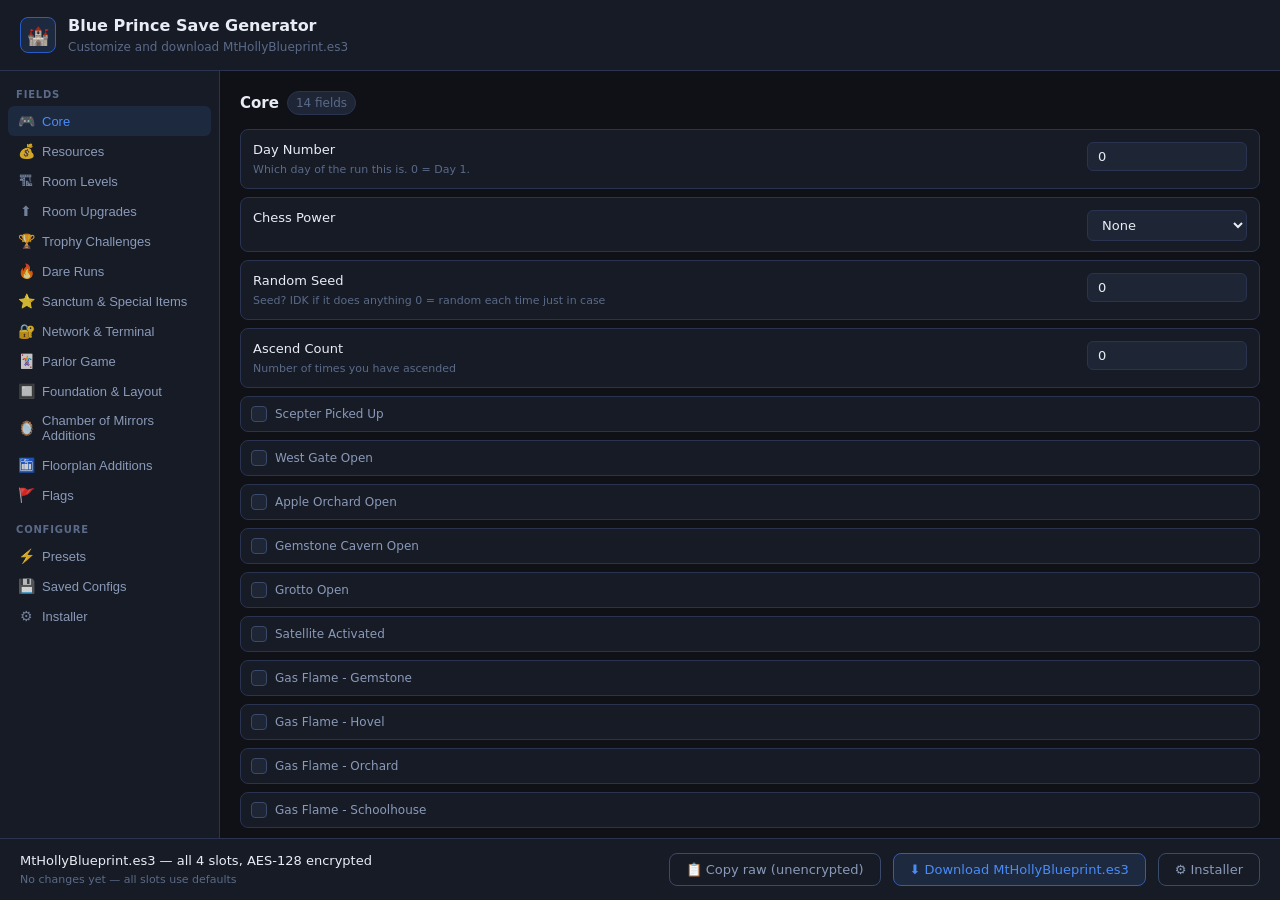
==== index.html @ 8f31d333 "Floorplan Tabs Added" ====
<!DOCTYPE html>
<html lang="en">

<head>
  <meta charset="UTF-8">
  <meta name="viewport" content="width=device-width, initial-scale=1.0">
  <title>Blue Prince Save Generator</title>
  <link rel="stylesheet" href="src/ui/styles.css">
</head>

<body>
  <div class="app">

    <header>
      <div class="logo">🏰</div>
      <div class="title-block">
        <h1>Blue Prince Save Generator</h1>
        <p>Customize and download MtHollyBlueprint.es3</p>
      </div>
    </header>

    <aside>
      <div class="tab-section">
        <span class="tab-section-label">Fields</span>
        <button class="nav-btn" onclick="showPanel('editor-Core')"><span class="icon">🎮</span>Core<span
            class="nav-count" id="cnt-Core"></span></button>
        <button class="nav-btn" onclick="showPanel('editor-Resources')"><span class="icon">💰</span>Resources<span
            class="nav-count" id="cnt-Resources"></span></button>
        <button class="nav-btn" onclick="showPanel('editor-Room Levels')"><span class="icon">🏗</span>Room Levels<span
            class="nav-count" id="cnt-Room Levels"></span></button>
        <button class="nav-btn" onclick="showPanel('editor-Room Upgrades')"><span class="icon">⬆</span>Room
          Upgrades<span class="nav-count" id="cnt-Room Upgrades"></span></button>
        <button class="nav-btn" onclick="showPanel('editor-Trophy Challenges')"><span class="icon">🏆</span>Trophy
          Challenges<span class="nav-count" id="cnt-Trophy Challenges"></span></button>
        <button class="nav-btn" onclick="showPanel('editor-Dare Runs')"><span class="icon">🔥</span>Dare Runs<span
            class="nav-count" id="cnt-Dare Runs"></span></button>
        <button class="nav-btn" onclick="showPanel('editor-Sanctum & Special Items')"><span class="icon">⭐</span>Sanctum
          &amp; Special Items<span class="nav-count" id="cnt-Sanctum &amp; Special Items"></span></button>
        <button class="nav-btn" onclick="showPanel('editor-Network & Terminal')"><span class="icon">🔐</span>Network
          &amp; Terminal<span class="nav-count" id="cnt-Network &amp; Terminal"></span></button>
        <button class="nav-btn" onclick="showPanel('editor-Parlor Game')"><span class="icon">🃏</span>Parlor Game<span
            class="nav-count" id="cnt-Parlor Game"></span></button>
        <button class="nav-btn" onclick="showPanel('editor-Foundation & Layout')"><span class="icon">🔲</span>Foundation
          &amp; Layout<span class="nav-count" id="cnt-Foundation &amp; Layout"></span></button>
        <button class="nav-btn" onclick="showPanel('editor-Chamber of Mirrors Additions')"><span class="icon">🪞</span>Chamber of Mirrors Additions<span class="nav-count" id="cnt-Chamber of Mirrors Additions"></span></button>
        <button class="nav-btn" onclick="showPanel('editor-Floorplan Additions')"><span class="icon">🛅</span>Floorplan
          Additions<span class="nav-count" id="cnt-Floorplan Additions"></span></button>
        <button class="nav-btn" onclick="showPanel('flags')"><span class="icon">🚩</span>Flags<span class="nav-count"
            id="cnt-flags"></span></button>
      </div>
      <div class="tab-section">
        <span class="tab-section-label">Configure</span>
        <button class="nav-btn" onclick="showPanel('presets')"><span class="icon">⚡</span>Presets</button>
        <button class="nav-btn" onclick="showPanel('configs')"><span class="icon">💾</span>Saved Configs</button>
        <button class="nav-btn" onclick="showPanel('installer')"><span class="icon">⚙</span>Installer</button>
      </div>
    </aside>

    <main id="main-panels">

      <!-- Flags panel -->
      <div class="panel" id="panel-flags">
        <div class="section-header">
          <h2>Flags &amp; Booleans</h2>
          <span class="count" id="flags-on-count">0 on</span>
        </div>
        <p class="desc-text">Toggle boolean game state flags. Green = true/on. Applied to all 4 slots.</p>
        <div class="bool-grid" id="bool-grid"></div>
      </div>

      <!-- Presets panel -->
      <div class="panel" id="panel-presets">
        <div class="section-header">
          <h2>Presets</h2>
        </div>
        <p class="desc-text">Quick-apply common setups. Values merge into your config — other fields stay unchanged.
          Applied to all 4 slots.</p>
        <div class="preset-grid" id="preset-grid"></div>
      </div>

      <!-- Saved configs panel -->
      <div class="panel" id="panel-configs">
        <div class="section-header">
          <h2>Saved Configurations</h2>
        </div>
        <p class="desc-text">Save your setup as a shareable JSON. Import from others the same way.</p>
        <div class="config-save-row">
          <input type="text" id="config-name-input" placeholder="Configuration name…"
            onkeydown="if(event.key==='Enter') saveConfig()">
          <button class="btn" onclick="saveConfig()">💾 Save current</button>
          <label class="file-label">
            📂 Import JSON
            <input type="file" accept=".json" style="display:none" onchange="importConfig(event)">
          </label>
        </div>
        <div class="import-drop" id="import-drop">
          <div style="font-size:24px">📁</div>
          <p>Drop a config JSON here or click to browse</p>
          <input type="file" accept=".json" style="display:none" onchange="importConfig(event)">
        </div>
        <div class="config-list" id="config-list">
          <div class="empty-state">No saved configs yet.</div>
        </div>
      </div>

      <!-- Installer panel -->
      <div class="panel" id="panel-installer">
        <div class="section-header">
          <h2>Installer</h2>
        </div>

        <!-- ── Direct install ── -->
        <div class="installer-section">
          <div class="installer-section-title">Direct install <span class="installer-badge">Recommended</span></div>
          <p class="installer-section-desc">
            Pick your save folder and the website writes the file straight to disk — no script, no Windows security
            warnings.
            Also backs up your old save to a <strong>Save Folders/{timestamp}/</strong> subfolder automatically.<br>
            <span class="installer-note">Requires Chrome or Edge. Blue Prince must be closed first.</span>
          </p>
          <button class="btn btn-primary" id="direct-install-btn" onclick="directInstall()">
            📁 Pick Save Folder &amp; Install
          </button>
        </div>

        <div class="installer-divider"></div>

        <!-- ── .bat installer ── -->
        <div class="installer-section">
          <div class="installer-section-title">Batch installer (.bat) <span
              class="installer-badge installer-badge-alt">Also launches the game</span></div>
          <p class="installer-section-desc">
            Generates a <strong>Blue_Prince_Install.bat</strong> that backs up your old save, installs the new one, and
            launches Blue Prince.<br>
            <span class="installer-note">
              If Windows blocks the file: right-click it → <strong>Properties</strong> → check <strong>Unblock</strong>
              → OK, then double-click to run.
            </span>
          </p>

          <div class="installer-form">
            <div class="installer-field">
              <label class="installer-label" for="installer-save-path">Save file path</label>
              <p class="installer-hint">Full path to MtHollyBlueprint.es3 — e.g.
                <code>C:\Users\YourName\AppData\LocalLow\Dogubomb\BLUE PRINCE\storage\MtHollyBlueprint.es3</code></p>
              <input type="text" id="installer-save-path" class="installer-input"
                placeholder="C:\Users\...\storage\MtHollyBlueprint.es3"
                oninput="localStorage.setItem('bp_inst_save', this.value)">
            </div>

            <div class="installer-field">
              <label class="installer-label" for="installer-game-exe">Blue Prince executable <span
                  class="installer-optional">(optional)</span></label>
              <p class="installer-hint">Full path to the game .exe — leave blank to skip auto-launch.</p>
              <input type="text" id="installer-game-exe" class="installer-input"
                placeholder="C:\Program Files (x86)\Steam\steamapps\common\Blue Prince\Blue Prince.exe"
                oninput="localStorage.setItem('bp_inst_game', this.value)">
            </div>

            <button class="btn installer-download-btn" id="inst-panel-btn" onclick="downloadInstaller()">
              ⬇ Download installer.bat
            </button>
          </div>
        </div>
      </div>

      <!-- Field editor panels are injected here by app.js at runtime -->

    </main>

    <footer>
      <div class="footer-info">
        <div class="fi-title">MtHollyBlueprint.es3 — all 4 slots, AES-128 encrypted</div>
        <div class="fi-sub" id="footer-sub">Ready to drop into your Blue Prince save directory</div>
      </div>
      <button class="btn" onclick="copyRaw()" id="copy-btn">📋 Copy raw (unencrypted)</button>
      <button class="btn btn-primary" onclick="downloadEncrypted()" id="enc-btn">⬇ Download
        MtHollyBlueprint.es3</button>
      <button class="btn" onclick="showPanel('installer')" id="inst-btn"
        title="Set up and download the Windows batch installer">
        ⚙ Installer
      </button>
    </footer>

  </div>
  <div class="toast" id="toast"></div>

  <!-- Data (field definitions and save template) -->
  <script src="src/data/fields.js"></script>
  <script src="src/data/save_template.js"></script>

  <!-- Engine (save generation and encryption) -->
  <script src="src/engine/savegen.js"></script>
  <script src="src/engine/encrypt.js"></script>
  <script src="src/engine/install.js"></script>

  <!-- UI (must load last — depends on all of the above) -->
  <script src="src/ui/app.js"></script>

</body>

</html>
---- src/ui/styles.css ----
/* =============================================================================
   STYLES.CSS  —  All visual styling for the Blue Prince Save Generator
   ============================================================================= */

*, *::before, *::after { box-sizing: border-box; margin: 0; padding: 0; }

:root {
  --bg:         #0f1117;
  --bg2:        #161b26;
  --bg3:        #1e2636;
  --bg4:        #252d3d;
  --border:     #2a3350;
  --border2:    #3a4a6a;
  --text:       #e8edf5;
  --text2:      #8a9ab8;
  --text3:      #5a6a88;
  --accent:     #4a8cf7;
  --accent2:    #2a5cc7;
  --accent-bg:  rgba(74, 140, 247, 0.12);
  --green:      #3dba78;
  --green-bg:   rgba(61, 186, 120, 0.12);
  --red:        #e05050;
  --radius:     8px;
  --radius-lg:  12px;
}

body {
  font-family: -apple-system, BlinkMacSystemFont, 'Segoe UI', system-ui, sans-serif;
  background: var(--bg);
  color: var(--text);
  font-size: 14px;
  line-height: 1.5;
  min-height: 100vh;
}

/* ── Layout ─────────────────────────────────────────────────────────────────── */

.app {
  display: grid;
  grid-template-columns: 220px 1fr;
  grid-template-rows: auto 1fr auto;
  height: 100vh;
  overflow: hidden;
}

/* ── Header ──────────────────────────────────────────────────────────────────── */

header {
  grid-column: 1 / -1;
  display: flex;
  align-items: center;
  gap: 12px;
  padding: 14px 20px;
  background: var(--bg2);
  border-bottom: 1px solid var(--border);
  z-index: 10;
}

.logo {
  width: 36px; height: 36px;
  border-radius: 8px;
  background: var(--accent-bg);
  border: 1px solid var(--accent2);
  display: flex; align-items: center; justify-content: center;
  font-size: 18px;
  flex-shrink: 0;
}

.title-block h1 { font-size: 16px; font-weight: 600; }
.title-block p  { font-size: 12px; color: var(--text3); }

.header-right  { margin-left: auto; display: flex; align-items: center; gap: 8px; }
.slot-label    { font-size: 12px; color: var(--text3); }

.slot-btn {
  padding: 4px 10px;
  font-size: 12px;
  border: 1px solid var(--border);
  border-radius: 6px;
  background: transparent;
  color: var(--text2);
  cursor: pointer;
  transition: all .15s;
}
.slot-btn.active          { background: var(--accent-bg); border-color: var(--accent2); color: var(--accent); }
.slot-btn:hover:not(.active) { background: var(--bg3); border-color: var(--border2); }

/* ── Sidebar ─────────────────────────────────────────────────────────────────── */

aside {
  background: var(--bg2);
  border-right: 1px solid var(--border);
  overflow-y: auto;
  padding: 12px 8px;
}

.tab-section        { margin-bottom: 8px; }
.tab-section-label  {
  font-size: 10px; font-weight: 600; color: var(--text3);
  text-transform: uppercase; letter-spacing: .08em;
  padding: 4px 8px; display: block;
}

.nav-btn {
  display: flex; align-items: center; gap: 8px;
  width: 100%; padding: 7px 10px;
  border: none; border-radius: 6px;
  background: transparent; color: var(--text2);
  cursor: pointer; font-size: 13px; text-align: left;
  transition: all .12s;
}
.nav-btn:hover        { background: var(--bg3); color: var(--text); }
.nav-btn.active       { background: var(--accent-bg); color: var(--accent); }
.nav-btn .icon        { width: 16px; text-align: center; font-size: 14px; opacity: .8; }
.nav-count            { margin-left: auto; font-size: 10px; color: var(--text3); }

/* ── Main panel ──────────────────────────────────────────────────────────────── */

main    { overflow-y: auto; padding: 20px; }
.panel  { display: none; }
.panel.active { display: block; }

.section-header    { display: flex; align-items: center; gap: 8px; margin-bottom: 14px; }
.section-header h2 { font-size: 15px; font-weight: 600; }
.section-header .count {
  font-size: 12px; color: var(--text3);
  background: var(--bg3); border: 1px solid var(--border);
  padding: 2px 8px; border-radius: 20px;
}
.desc-text { font-size: 13px; color: var(--text2); margin-bottom: 16px; line-height: 1.6; }

/* ── Field rows ──────────────────────────────────────────────────────────────── */

.field-grid { display: grid; gap: 8px; }
.field-row {
  display: grid; grid-template-columns: 1fr 160px;
  gap: 12px; align-items: start;
  padding: 10px 12px;
  background: var(--bg2); border: 1px solid var(--border);
  border-radius: var(--radius);
  transition: border-color .12s;
}
.field-row:hover    { border-color: var(--border2); }
.field-row.modified { border-color: var(--accent2); background: var(--accent-bg); }

.field-label { font-size: 13px; font-weight: 500; color: var(--text); margin-bottom: 2px; }
.field-desc  { font-size: 11px; color: var(--text3); line-height: 1.5; }
.field-input-wrap { padding-top: 2px; }

/* ── Inputs ──────────────────────────────────────────────────────────────────── */

input[type=number],
input[type=text],
select {
  width: 100%; padding: 6px 10px; font-size: 13px;
  background: var(--bg3); border: 1px solid var(--border);
  border-radius: 6px; color: var(--text);
  outline: none; transition: border-color .15s;
  font-family: inherit;
}
input[type=number]:focus,
input[type=text]:focus,
select:focus { border-color: var(--accent); background: var(--bg4); }

/* ── Boolean flags ───────────────────────────────────────────────────────────── */

.bool-grid {
  display: grid;
  grid-template-columns: repeat(auto-fill, minmax(220px, 1fr));
  gap: 8px;
}
.bool-item {
  display: flex; align-items: center; gap: 8px;
  padding: 8px 10px;
  background: var(--bg2); border: 1px solid var(--border);
  border-radius: var(--radius);
  cursor: pointer; transition: all .12s; user-select: none;
}
.bool-item:hover  { background: var(--bg3); border-color: var(--border2); }
.bool-item.on     { background: var(--green-bg); border-color: #2a8a58; }

.bool-check {
  width: 16px; height: 16px; border-radius: 4px;
  border: 1px solid var(--border2); background: var(--bg3);
  display: flex; align-items: center; justify-content: center;
  flex-shrink: 0; font-size: 11px; transition: all .12s;
}
.bool-item.on .bool-check { background: var(--green); border-color: var(--green); color: #fff; }

.bool-item-label       { font-size: 12px; color: var(--text2); flex: 1; word-break: break-word; }
.bool-item.on .bool-item-label { color: var(--green); }

/* ── Presets ─────────────────────────────────────────────────────────────────── */

.preset-grid {
  display: grid; grid-template-columns: repeat(auto-fill, minmax(220px, 1fr)); gap: 12px;
}
.preset-card  { padding: 16px; background: var(--bg2); border: 1px solid var(--border); border-radius: var(--radius-lg); }
.preset-title { font-size: 14px; font-weight: 600; margin-bottom: 4px; }
.preset-desc  { font-size: 12px; color: var(--text2); margin-bottom: 10px; }
.preset-vals  { font-size: 11px; color: var(--text3); font-family: monospace; margin-bottom: 12px; line-height: 1.8; }

.btn-apply {
  width: 100%; padding: 7px; font-size: 12px;
  border: 1px solid var(--border2); border-radius: 6px;
  background: transparent; color: var(--text2);
  cursor: pointer; transition: all .12s; font-family: inherit;
}
.btn-apply:hover { background: var(--accent-bg); border-color: var(--accent2); color: var(--accent); }

/* ── Saved configs ───────────────────────────────────────────────────────────── */

.config-save-row { display: flex; gap: 8px; margin-bottom: 16px; flex-wrap: wrap; }
.config-save-row input { flex: 1; min-width: 180px; }
.config-list { display: grid; gap: 8px; }

.config-item {
  display: flex; align-items: center; gap: 10px;
  padding: 10px 14px;
  background: var(--bg2); border: 1px solid var(--border);
  border-radius: var(--radius);
}
.config-info  { flex: 1; }
.config-name  { font-size: 13px; font-weight: 500; }
.config-meta  { font-size: 11px; color: var(--text3); }
.empty-state  {
  padding: 40px; text-align: center; color: var(--text3);
  border: 1px dashed var(--border); border-radius: var(--radius-lg); font-size: 13px;
}

.import-drop {
  border: 2px dashed var(--border); border-radius: var(--radius-lg);
  padding: 30px; text-align: center; cursor: pointer;
  transition: all .2s; margin-bottom: 16px;
}
.import-drop:hover,
.import-drop.drag-over { border-color: var(--accent2); background: var(--accent-bg); }
.import-drop p { font-size: 13px; color: var(--text3); margin-top: 8px; }

/* ── Footer ──────────────────────────────────────────────────────────────────── */

footer {
  grid-column: 1 / -1;
  display: flex; align-items: center; gap: 12px;
  padding: 12px 20px;
  background: var(--bg2); border-top: 1px solid var(--border);
}
.footer-info          { flex: 1; }
.footer-info .fi-title { font-size: 13px; font-weight: 500; }
.footer-info .fi-sub   { font-size: 11px; color: var(--text3); margin-top: 1px; }

/* ── Buttons ─────────────────────────────────────────────────────────────────── */

.btn {
  padding: 8px 16px; font-size: 13px;
  border-radius: var(--radius); border: 1px solid var(--border2);
  background: transparent; color: var(--text2);
  cursor: pointer; transition: all .15s;
  font-family: inherit;
  display: flex; align-items: center; gap: 6px;
}
.btn:hover    { background: var(--bg3); border-color: var(--border2); color: var(--text); }
.btn:disabled { opacity: .5; cursor: not-allowed; }

.btn-primary        { background: var(--accent-bg); border-color: var(--accent2); color: var(--accent); font-weight: 500; }
.btn-primary:hover  { background: rgba(74, 140, 247, 0.2); }

.btn-sm      { padding: 5px 10px; font-size: 12px; }
.btn-danger  { color: var(--red); border-color: transparent; }
.btn-danger:hover { background: rgba(224, 80, 80, 0.1); border-color: var(--red); }

label.file-label {
  display: flex; align-items: center; gap: 6px;
  padding: 8px 16px; font-size: 13px;
  border-radius: var(--radius); border: 1px solid var(--border2);
  background: transparent; color: var(--text2);
  cursor: pointer; transition: all .15s; font-family: inherit;
}
label.file-label:hover { background: var(--bg3); color: var(--text); }

/* ── Toast notification ──────────────────────────────────────────────────────── */

.toast {
  position: fixed; bottom: 80px; right: 20px;
  padding: 10px 16px;
  background: var(--green); color: #fff;
  border-radius: var(--radius);
  font-size: 13px; font-weight: 500;
  opacity: 0; transform: translateY(10px);
  transition: all .2s; pointer-events: none; z-index: 100;
}
.toast.show { opacity: 1; transform: translateY(0); }

/* ── Installer panel ─────────────────────────────────────────────────────────── */

.installer-section         { max-width: 700px; margin-bottom: 4px; }
.installer-section-title   { font-size: 14px; font-weight: 600; margin-bottom: 8px; display: flex; align-items: center; gap: 8px; }
.installer-section-desc    { font-size: 13px; color: var(--text2); line-height: 1.7; margin-bottom: 14px; }
.installer-note            { font-size: 12px; color: var(--text3); }

.installer-badge {
  font-size: 11px; font-weight: 500; padding: 2px 8px; border-radius: 20px;
  background: var(--green-bg); color: var(--green); border: 1px solid #2a8a58;
}
.installer-badge-alt {
  background: var(--accent-bg); color: var(--accent); border-color: var(--accent2);
}

.installer-divider {
  border-top: 1px solid var(--border); margin: 20px 0; max-width: 700px;
}

.installer-form         { display: grid; gap: 16px; }
.installer-field        { display: grid; gap: 6px; }
.installer-label        { font-size: 13px; font-weight: 600; color: var(--text); }
.installer-optional     { font-size: 11px; font-weight: 400; color: var(--text3); }
.installer-hint         { font-size: 11px; color: var(--text3); line-height: 1.5; }
.installer-hint code    {
  font-family: monospace; font-size: 11px;
  background: var(--bg3); padding: 1px 5px; border-radius: 4px;
  word-break: break-all;
}
.installer-input {
  width: 100%; padding: 8px 12px; font-size: 13px;
  background: var(--bg3); border: 1px solid var(--border);
  border-radius: 6px; color: var(--text);
  outline: none; transition: border-color .15s; font-family: monospace;
}
.installer-input:focus     { border-color: var(--accent); background: var(--bg4); }
.installer-download-btn    { justify-self: start; }

/* ── Upgrade image picker ────────────────────────────────────────────────────── */

.field-row.upgrade-row {
  display: block;
  padding: 12px 14px;
}

.upgrade-row-header { margin-bottom: 10px; }

.upgrade-picker-rows {
  display: flex;
  flex-direction: column;
  gap: 8px;
}

.upgrade-picker {
  display: flex;
  flex-wrap: wrap;
  gap: 8px;
}

.upgrade-option {
  display: flex;
  flex-direction: column;
  align-items: center;
  cursor: pointer;
  padding: 6px;
  border: 2px solid var(--border);
  border-radius: 8px;
  background: var(--bg3);
  transition: border-color .15s, background .15s;
  width: 160px;
}

.upgrade-option:hover            { border-color: var(--border2); background: var(--bg4); }
.upgrade-option.selected         { border-color: var(--accent2); background: var(--accent-bg); }
.upgrade-row.modified .upgrade-option.selected { border-color: var(--accent); }

.upgrade-img-wrap {
  width: 144px;
  height: 144px;
  border-radius: 6px;
  background: var(--bg2);
  border: 1px dashed var(--border);
  display: flex;
  align-items: center;
  justify-content: center;
  overflow: hidden;
  flex-shrink: 0;
}

/* When image loads successfully it fills the wrapper */
.upgrade-img-wrap img {
  width: 100%;
  height: 100%;
  object-fit: contain;
  display: block;
  border-radius: 5px;
}

/* broken class added by onerror — hide so wrapper shows dashed placeholder */
.upgrade-img-wrap img.broken { display: none; }

.upgrade-option-label { display: none; }

/* ── Scrollbar ───────────────────────────────────────────────────────────────── */

::-webkit-scrollbar       { width: 6px; }
::-webkit-scrollbar-track { background: var(--bg2); }
::-webkit-scrollbar-thumb { background: var(--border2); border-radius: 3px; }
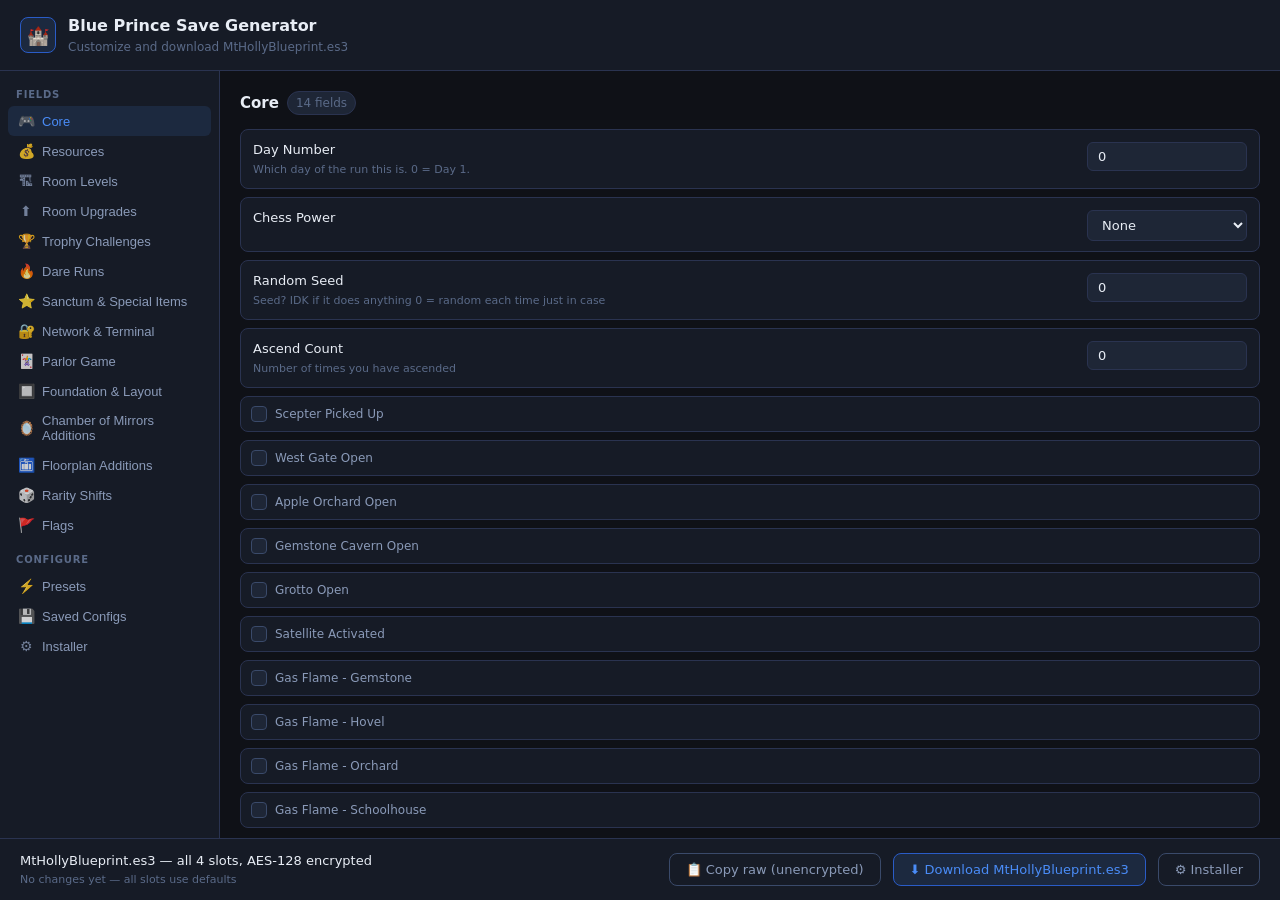
==== commit f31d230f: "HTML Update" ====
--- a/index.html
+++ b/index.html
@@ -45,6 +45,7 @@
         <button class="nav-btn" onclick="showPanel('editor-Chamber of Mirrors Additions')"><span class="icon">🪞</span>Chamber of Mirrors Additions<span class="nav-count" id="cnt-Chamber of Mirrors Additions"></span></button>
         <button class="nav-btn" onclick="showPanel('editor-Floorplan Additions')"><span class="icon">🛅</span>Floorplan
           Additions<span class="nav-count" id="cnt-Floorplan Additions"></span></button>
+        <button class="nav-btn" onclick="showPanel('rarity-shifts')"><span class="icon">🎲</span>Rarity Shifts<span class="nav-count" id="cnt-rarity"></span></button>
         <button class="nav-btn" onclick="showPanel('flags')"><span class="icon">🚩</span>Flags<span class="nav-count"
             id="cnt-flags"></span></button>
       </div>
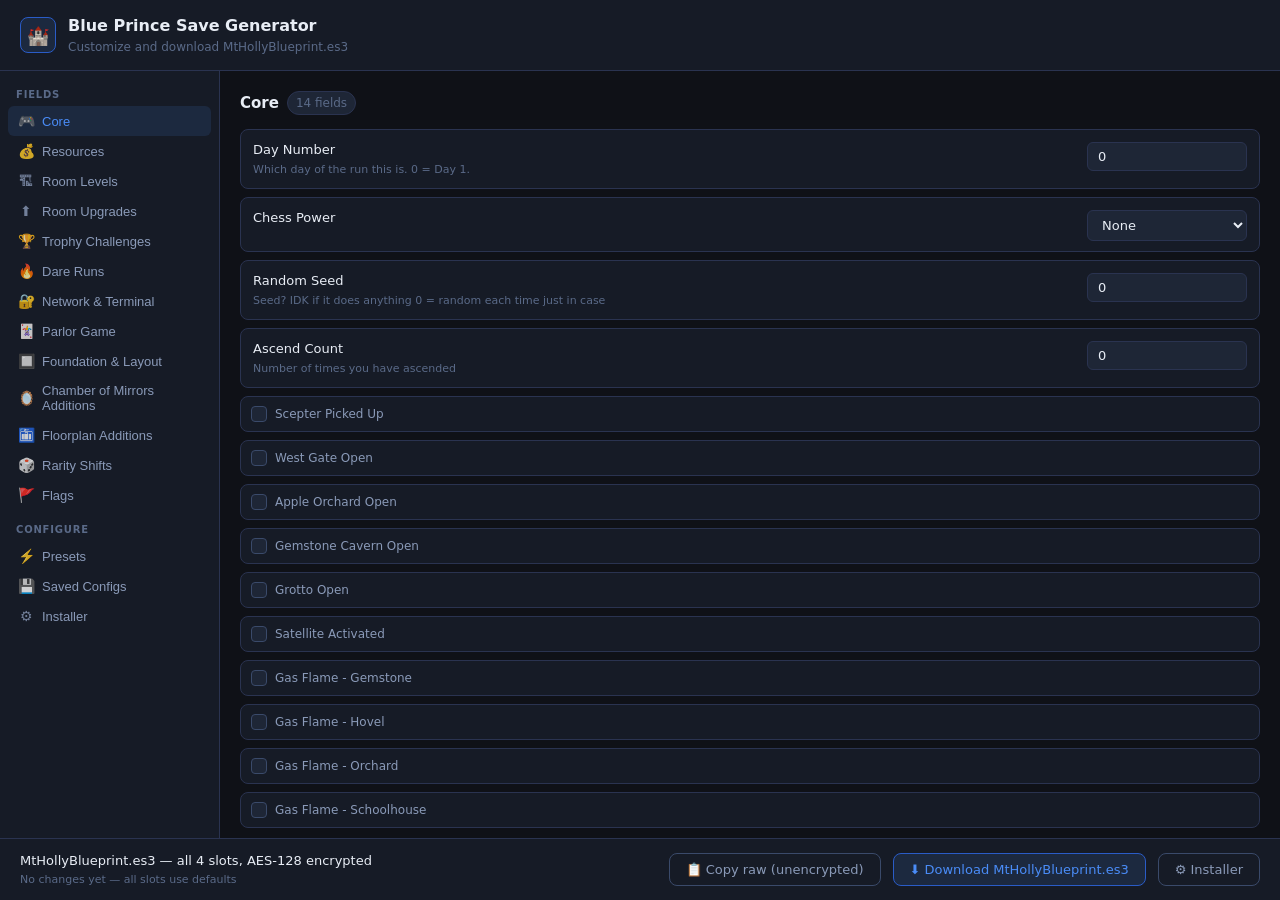
==== commit a1eba09a: "remove sanctum tab" ====
--- a/index.html
+++ b/index.html
@@ -34,18 +34,19 @@
           Challenges<span class="nav-count" id="cnt-Trophy Challenges"></span></button>
         <button class="nav-btn" onclick="showPanel('editor-Dare Runs')"><span class="icon">🔥</span>Dare Runs<span
             class="nav-count" id="cnt-Dare Runs"></span></button>
-        <button class="nav-btn" onclick="showPanel('editor-Sanctum & Special Items')"><span class="icon">⭐</span>Sanctum
-          &amp; Special Items<span class="nav-count" id="cnt-Sanctum &amp; Special Items"></span></button>
         <button class="nav-btn" onclick="showPanel('editor-Network & Terminal')"><span class="icon">🔐</span>Network
           &amp; Terminal<span class="nav-count" id="cnt-Network &amp; Terminal"></span></button>
         <button class="nav-btn" onclick="showPanel('editor-Parlor Game')"><span class="icon">🃏</span>Parlor Game<span
             class="nav-count" id="cnt-Parlor Game"></span></button>
         <button class="nav-btn" onclick="showPanel('editor-Foundation & Layout')"><span class="icon">🔲</span>Foundation
           &amp; Layout<span class="nav-count" id="cnt-Foundation &amp; Layout"></span></button>
-        <button class="nav-btn" onclick="showPanel('editor-Chamber of Mirrors Additions')"><span class="icon">🪞</span>Chamber of Mirrors Additions<span class="nav-count" id="cnt-Chamber of Mirrors Additions"></span></button>
+        <button class="nav-btn" onclick="showPanel('editor-Chamber of Mirrors Additions')"><span
+            class="icon">🪞</span>Chamber of Mirrors Additions<span class="nav-count"
+            id="cnt-Chamber of Mirrors Additions"></span></button>
         <button class="nav-btn" onclick="showPanel('editor-Floorplan Additions')"><span class="icon">🛅</span>Floorplan
           Additions<span class="nav-count" id="cnt-Floorplan Additions"></span></button>
-        <button class="nav-btn" onclick="showPanel('rarity-shifts')"><span class="icon">🎲</span>Rarity Shifts<span class="nav-count" id="cnt-rarity"></span></button>
+        <button class="nav-btn" onclick="showPanel('rarity-shifts')"><span class="icon">🎲</span>Rarity Shifts<span
+            class="nav-count" id="cnt-rarity"></span></button>
         <button class="nav-btn" onclick="showPanel('flags')"><span class="icon">🚩</span>Flags<span class="nav-count"
             id="cnt-flags"></span></button>
       </div>
@@ -143,7 +144,8 @@
             <div class="installer-field">
               <label class="installer-label" for="installer-save-path">Save file path</label>
               <p class="installer-hint">Full path to MtHollyBlueprint.es3 — e.g.
-                <code>C:\Users\YourName\AppData\LocalLow\Dogubomb\BLUE PRINCE\storage\MtHollyBlueprint.es3</code></p>
+                <code>C:\Users\YourName\AppData\LocalLow\Dogubomb\BLUE PRINCE\storage\MtHollyBlueprint.es3</code>
+              </p>
               <input type="text" id="installer-save-path" class="installer-input"
                 placeholder="C:\Users\...\storage\MtHollyBlueprint.es3"
                 oninput="localStorage.setItem('bp_inst_save', this.value)">
--- a/src/ui/styles.css
+++ b/src/ui/styles.css
@@ -128,6 +128,10 @@
   padding: 2px 8px; border-radius: 20px;
 }
 .desc-text { font-size: 13px; color: var(--text2); margin-bottom: 16px; line-height: 1.6; }
+.desc-text code {
+  font-family: monospace; font-size: 12px;
+  background: var(--bg3); padding: 1px 5px; border-radius: 4px;
+}
 
 /* ── Field rows ──────────────────────────────────────────────────────────────── */
 
@@ -394,6 +398,106 @@
 
 .upgrade-option-label { display: none; }
 
+/* ── Rarity Shifts panel ─────────────────────────────────────────────────────── */
+
+.rarity-grid {
+  display: grid;
+  grid-template-columns: repeat(auto-fill, minmax(160px, 1fr));
+  gap: 10px;
+}
+
+.rarity-card {
+  display: flex;
+  flex-direction: column;
+  align-items: center;
+  gap: 7px;
+  padding: 8px;
+  background: var(--bg2);
+  border: 2px solid var(--border);
+  border-radius: 10px;
+  transition: border-color .15s, background .15s;
+}
+.rarity-card:hover   { border-color: var(--border2); }
+.rarity-card.modified { border-color: var(--accent2); background: var(--accent-bg); }
+
+.rarity-img-wrap {
+  width: 144px; height: 144px;
+  border-radius: 6px;
+  background: var(--bg3);
+  border: 1px dashed var(--border);
+  display: flex; align-items: center; justify-content: center;
+  overflow: hidden; flex-shrink: 0;
+}
+.rarity-img-wrap img {
+  width: 100%; height: 100%;
+  object-fit: contain; display: block; border-radius: 5px;
+}
+.rarity-img-wrap img.broken { display: none; }
+
+.rarity-room-name {
+  font-size: 11px; font-weight: 500;
+  color: var(--text2); text-align: center;
+  line-height: 1.3; width: 100%;
+}
+
+.rarity-levels {
+  display: flex; gap: 5px; justify-content: center;
+}
+
+.rarity-dot {
+  width: 24px; height: 24px;
+  border-radius: 5px; border: 2px solid transparent;
+  cursor: pointer; transition: transform .1s, filter .1s;
+  padding: 0; flex-shrink: 0;
+}
+.rarity-dot:hover { transform: scale(1.15); filter: brightness(1.25); }
+
+/* Default dot — transparent with an × */
+.rarity-dot[data-level="0"] {
+  background: transparent;
+  border-color: rgba(90,106,136,.5);
+  position: relative;
+}
+.rarity-dot[data-level="0"]::before,
+.rarity-dot[data-level="0"]::after {
+  content: '';
+  position: absolute;
+  top: 50%; left: 50%;
+  width: 60%; height: 2px;
+  background: rgba(90,106,136,.6);
+  border-radius: 1px;
+  transform-origin: center;
+}
+.rarity-dot[data-level="0"]::before { transform: translate(-50%, -50%) rotate(45deg); }
+.rarity-dot[data-level="0"]::after  { transform: translate(-50%, -50%) rotate(-45deg); }
+.rarity-dot.active[data-level="0"] {
+  border-color: #8a9ab8;
+}
+.rarity-dot.active[data-level="0"]::before,
+.rarity-dot.active[data-level="0"]::after { background: #8a9ab8; }
+
+/* Inactive states */
+.rarity-dot[data-level="1"] { background: rgba(121,101,105,.2); border-color: rgba(121,101,105,.45); }
+.rarity-dot[data-level="2"] { background: rgba(157, 99,111,.2); border-color: rgba(157, 99,111,.45); }
+.rarity-dot[data-level="3"] { background: rgba(207, 87,114,.2); border-color: rgba(207, 87,114,.45); }
+.rarity-dot[data-level="4"] { background: rgba(255, 59,102,.2); border-color: rgba(255, 59,102,.45); }
+
+/* Active (selected) states */
+.rarity-dot.active[data-level="1"] { background: #796569; border-color: #796569; }
+.rarity-dot.active[data-level="2"] { background: #9d636f; border-color: #9d636f; }
+.rarity-dot.active[data-level="3"] { background: #cf5772; border-color: #cf5772; }
+.rarity-dot.active[data-level="4"] { background: #ff3b66; border-color: #ff3b66; }
+
+.rarity-level-label {
+  font-size: 10px; font-weight: 600;
+  text-transform: uppercase; letter-spacing: .06em;
+}
+.rarity-lv-0 { color: #8a9ab8; }
+.rarity-lv-1 { color: #796569; }
+.rarity-lv-2 { color: #9d636f; }
+.rarity-lv-3 { color: #cf5772; }
+.rarity-lv-4 { color: #ff3b66; }
+
 /* ── Scrollbar ───────────────────────────────────────────────────────────────── */
 
 ::-webkit-scrollbar       { width: 6px; }
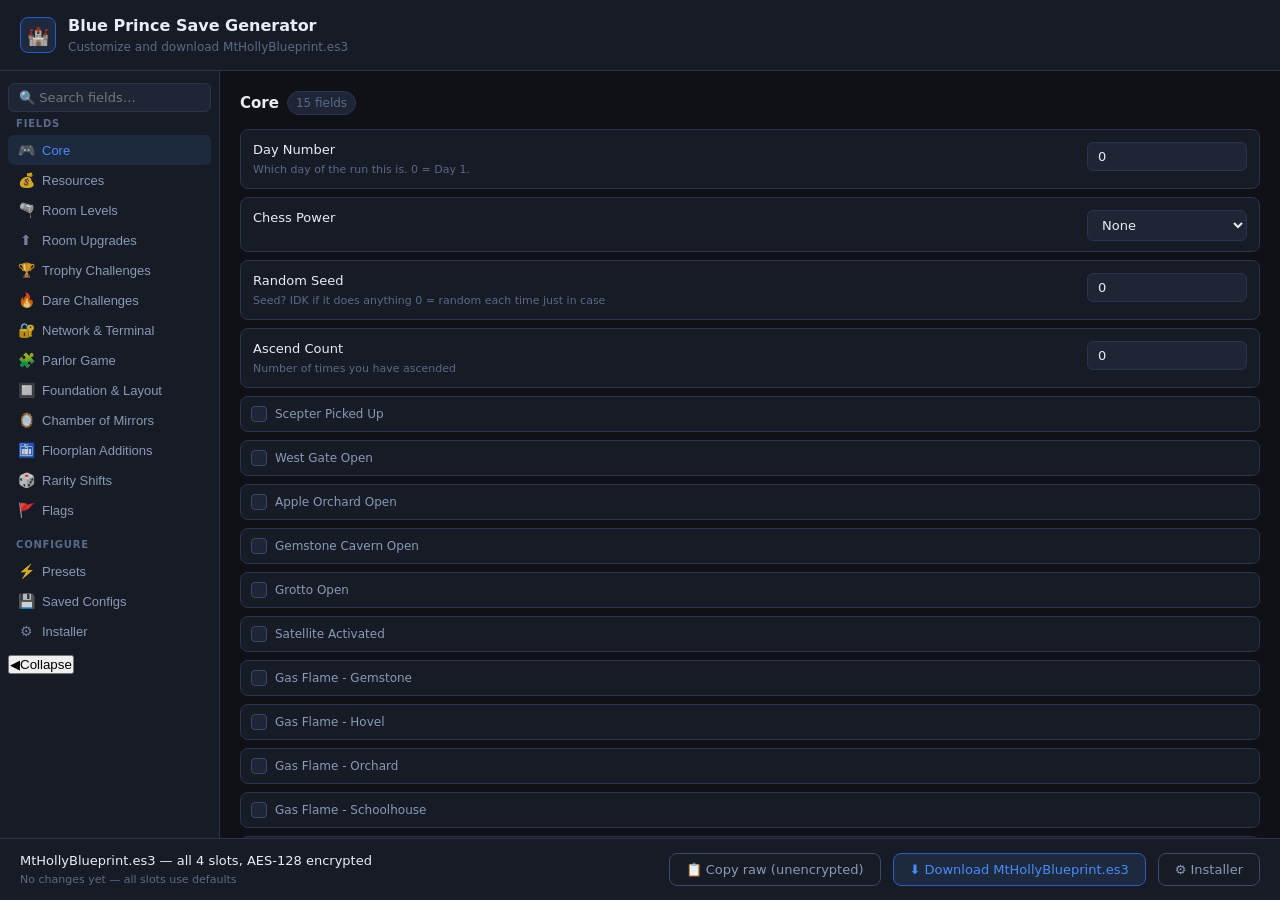
==== commit 8f1ffece: "search bar + collapse tile" ====
--- a/index.html
+++ b/index.html
@@ -20,42 +20,64 @@
     </header>
 
     <aside>
+      <div class="sidebar-search-wrap">
+        <input class="sidebar-search" type="text" placeholder="🔍 Search fields…" autocomplete="off"
+          oninput="handleGlobalSearch(this.value)">
+      </div>
       <div class="tab-section">
         <span class="tab-section-label">Fields</span>
-        <button class="nav-btn" onclick="showPanel('editor-Core')"><span class="icon">🎮</span>Core<span
-            class="nav-count" id="cnt-Core"></span></button>
-        <button class="nav-btn" onclick="showPanel('editor-Resources')"><span class="icon">💰</span>Resources<span
-            class="nav-count" id="cnt-Resources"></span></button>
-        <button class="nav-btn" onclick="showPanel('editor-Room Levels')"><span class="icon">🏗</span>Room Levels<span
-            class="nav-count" id="cnt-Room Levels"></span></button>
-        <button class="nav-btn" onclick="showPanel('editor-Room Upgrades')"><span class="icon">⬆</span>Room
-          Upgrades<span class="nav-count" id="cnt-Room Upgrades"></span></button>
-        <button class="nav-btn" onclick="showPanel('editor-Trophy Challenges')"><span class="icon">🏆</span>Trophy
-          Challenges<span class="nav-count" id="cnt-Trophy Challenges"></span></button>
-        <button class="nav-btn" onclick="showPanel('editor-Dare Runs')"><span class="icon">🔥</span>Dare Runs<span
-            class="nav-count" id="cnt-Dare Runs"></span></button>
-        <button class="nav-btn" onclick="showPanel('editor-Network & Terminal')"><span class="icon">🔐</span>Network
-          &amp; Terminal<span class="nav-count" id="cnt-Network &amp; Terminal"></span></button>
-        <button class="nav-btn" onclick="showPanel('editor-Parlor Game')"><span class="icon">🃏</span>Parlor Game<span
-            class="nav-count" id="cnt-Parlor Game"></span></button>
-        <button class="nav-btn" onclick="showPanel('editor-Foundation & Layout')"><span class="icon">🔲</span>Foundation
-          &amp; Layout<span class="nav-count" id="cnt-Foundation &amp; Layout"></span></button>
-        <button class="nav-btn" onclick="showPanel('editor-Chamber of Mirrors Additions')"><span
-            class="icon">🪞</span>Chamber of Mirrors Additions<span class="nav-count"
+        <button class="nav-btn" title="Core" onclick="showPanel('editor-Core')"><span class="icon">🎮</span><span
+            class="nav-label">Core</span><span class="nav-count" id="cnt-Core"></span></button>
+        <button class="nav-btn" title="Resources" onclick="showPanel('editor-Resources')"><span
+            class="icon">💰</span><span class="nav-label">Resources</span><span class="nav-count"
+            id="cnt-Resources"></span></button>
+        <button class="nav-btn" title="Room Levels" onclick="showPanel('editor-Room Levels')"><span
+            class="icon">🫗</span><span class="nav-label">Room Levels</span><span class="nav-count"
+            id="cnt-Room Levels"></span></button>
+        <button class="nav-btn" title="Room Upgrades" onclick="showPanel('editor-Room Upgrades')"><span
+            class="icon">⬆</span><span class="nav-label">Room Upgrades</span><span class="nav-count"
+            id="cnt-Room Upgrades"></span></button>
+        <button class="nav-btn" title="Trophy Challenges" onclick="showPanel('editor-Trophy Challenges')"><span
+            class="icon">🏆</span><span class="nav-label">Trophy Challenges</span><span class="nav-count"
+            id="cnt-Trophy Challenges"></span></button>
+        <button class="nav-btn" title="Dare Runs" onclick="showPanel('editor-Dare Runs')"><span
+            class="icon">🔥</span><span class="nav-label">Dare Challenges</span><span class="nav-count"
+            id="cnt-Dare Runs"></span></button>
+        <button class="nav-btn" title="Network &amp; Terminal"
+          onclick="showPanel('editor-Network &amp; Terminal')"><span class="icon">🔐</span><span
+            class="nav-label">Network &amp; Terminal</span><span class="nav-count"
+            id="cnt-Network &amp; Terminal"></span></button>
+        <button class="nav-btn" title="Puzzles" onclick="showPanel('editor-Puzzles')"><span class="icon">🧩</span><span
+            class="nav-label">Parlor Game</span><span class="nav-count" id="cnt-Puzzles"></span></button>
+        <button class="nav-btn" title="Foundation &amp; Layout"
+          onclick="showPanel('editor-Foundation &amp; Layout')"><span class="icon">🔲</span><span
+            class="nav-label">Foundation &amp; Layout</span><span class="nav-count"
+            id="cnt-Foundation &amp; Layout"></span></button>
+        <button class="nav-btn" title="Chamber of Mirrors Additions"
+          onclick="showPanel('editor-Chamber of Mirrors Additions')"><span class="icon">🪞</span><span
+            class="nav-label">Chamber of Mirrors</span><span class="nav-count"
             id="cnt-Chamber of Mirrors Additions"></span></button>
-        <button class="nav-btn" onclick="showPanel('editor-Floorplan Additions')"><span class="icon">🛅</span>Floorplan
-          Additions<span class="nav-count" id="cnt-Floorplan Additions"></span></button>
-        <button class="nav-btn" onclick="showPanel('rarity-shifts')"><span class="icon">🎲</span>Rarity Shifts<span
-            class="nav-count" id="cnt-rarity"></span></button>
-        <button class="nav-btn" onclick="showPanel('flags')"><span class="icon">🚩</span>Flags<span class="nav-count"
-            id="cnt-flags"></span></button>
+        <button class="nav-btn" title="Floorplan Additions" onclick="showPanel('editor-Floorplan Additions')"><span
+            class="icon">🛅</span><span class="nav-label">Floorplan Additions</span><span class="nav-count"
+            id="cnt-Floorplan Additions"></span></button>
+        <button class="nav-btn" title="Rarity Shifts" onclick="showPanel('rarity-shifts')"><span
+            class="icon">🎲</span><span class="nav-label">Rarity Shifts</span><span class="nav-count"
+            id="cnt-rarity"></span></button>
+        <button class="nav-btn" title="Flags" onclick="showPanel('flags')"><span class="icon">🚩</span><span
+            class="nav-label">Flags</span><span class="nav-count" id="cnt-flags"></span></button>
       </div>
       <div class="tab-section">
         <span class="tab-section-label">Configure</span>
-        <button class="nav-btn" onclick="showPanel('presets')"><span class="icon">⚡</span>Presets</button>
-        <button class="nav-btn" onclick="showPanel('configs')"><span class="icon">💾</span>Saved Configs</button>
-        <button class="nav-btn" onclick="showPanel('installer')"><span class="icon">⚙</span>Installer</button>
-      </div>
+        <button class="nav-btn" title="Presets" onclick="showPanel('presets')"><span class="icon">⚡</span><span
+            class="nav-label">Presets</span></button>
+        <button class="nav-btn" title="Saved Configs" onclick="showPanel('configs')"><span class="icon">💾</span><span
+            class="nav-label">Saved Configs</span></button>
+        <button class="nav-btn" title="Installer" onclick="showPanel('installer')"><span class="icon">⚙</span><span
+            class="nav-label">Installer</span></button>
+      </div>
+      <button class="sidebar-toggle-btn" title="Toggle sidebar" onclick="toggleSidebar()">
+        <span class="icon" id="sidebar-arrow">◀</span><span class="nav-label">Collapse</span>
+      </button>
     </aside>
 
     <main id="main-panels">
@@ -154,7 +176,9 @@
             <div class="installer-field">
               <label class="installer-label" for="installer-game-exe">Blue Prince executable <span
                   class="installer-optional">(optional)</span></label>
-              <p class="installer-hint">Full path to the game .exe — leave blank to skip auto-launch.</p>
+              <p class="installer-hint">Full path to the game .exe e.g.
+                C:\Program Files (x86)\Steam\steamapps\common\Blue Prince\BLUE PRINCE.exe
+                — leave blank to skip auto-launch.</p>
               <input type="text" id="installer-game-exe" class="installer-input"
                 placeholder="C:\Program Files (x86)\Steam\steamapps\common\Blue Prince\Blue Prince.exe"
                 oninput="localStorage.setItem('bp_inst_game', this.value)">
--- a/src/ui/styles.css
+++ b/src/ui/styles.css
@@ -166,6 +166,21 @@
 input[type=text]:focus,
 select:focus { border-color: var(--accent); background: var(--bg4); }
 
+/* ── Searchable select ───────────────────────────────────────────────────────── */
+.ss-wrap { position: relative; }
+.ss-dropdown {
+  display: none; position: absolute; top: calc(100% + 2px); left: 0;
+  min-width: 100%; max-height: 220px; overflow-y: auto;
+  background: var(--bg3); border: 1px solid var(--border);
+  border-radius: 6px; z-index: 200;
+  box-shadow: 0 4px 14px rgba(0,0,0,.45);
+}
+.ss-dropdown.open { display: block; }
+.ss-option {
+  padding: 7px 10px; font-size: 13px; color: var(--text); cursor: pointer;
+}
+.ss-option:hover { background: var(--bg4); color: var(--accent); }
+
 /* ── Boolean flags ───────────────────────────────────────────────────────────── */
 
 .bool-grid {
@@ -498,6 +513,113 @@
 .rarity-lv-3 { color: #cf5772; }
 .rarity-lv-4 { color: #ff3b66; }
 
+/* ── Addition card panels (Chamber of Mirrors & Floorplan) ─────────────────── */
+
+.chamber-count-input {
+  width: 64px; padding: 4px 6px; font-size: 12px; text-align: center;
+  background: var(--bg3); border: 1px solid var(--border);
+  border-radius: 6px; color: var(--text); outline: none;
+  font-family: inherit;
+}
+.chamber-count-input:focus { border-color: var(--accent); background: var(--bg4); }
+
+.addition-toggle { cursor: pointer; }
+.rarity-card.addition-on { border-color: var(--green); background: var(--green-bg); }
+.rarity-card.addition-on .rarity-room-name { color: var(--green); }
+.addition-toggle-label {
+  font-size: 10px; font-weight: 700;
+  text-transform: uppercase; letter-spacing: .08em; color: var(--text3);
+}
+.rarity-card.addition-on .addition-toggle-label { color: var(--green); }
+
+.add-count-dot {
+  width: 24px; height: 24px;
+  border-radius: 5px; border: 2px solid transparent;
+  cursor: pointer; transition: transform .1s, filter .1s;
+  padding: 0; flex-shrink: 0;
+}
+.add-count-dot:hover { transform: scale(1.15); filter: brightness(1.25); }
+
+.add-count-dot[data-level="0"] {
+  background: transparent; border-color: rgba(90,106,136,.5); position: relative;
+}
+.add-count-dot[data-level="0"]::before,
+.add-count-dot[data-level="0"]::after {
+  content: ''; position: absolute; top: 50%; left: 50%;
+  width: 60%; height: 2px; background: rgba(90,106,136,.6);
+  border-radius: 1px; transform-origin: center;
+}
+.add-count-dot[data-level="0"]::before { transform: translate(-50%, -50%) rotate(45deg); }
+.add-count-dot[data-level="0"]::after  { transform: translate(-50%, -50%) rotate(-45deg); }
+.add-count-dot.active[data-level="0"] { border-color: #8a9ab8; }
+.add-count-dot.active[data-level="0"]::before,
+.add-count-dot.active[data-level="0"]::after { background: #8a9ab8; }
+
+.add-count-dot[data-level="1"] { background: rgba(61,186,120,.15); border-color: rgba(61,186,120,.40); }
+.add-count-dot[data-level="2"] { background: rgba(61,186,120,.35); border-color: rgba(61,186,120,.60); }
+.add-count-dot[data-level="3"] { background: rgba(61,186,120,.55); border-color: rgba(61,186,120,.80); }
+.add-count-dot.active[data-level="1"] { background: #3dba78; border-color: #3dba78; }
+.add-count-dot.active[data-level="2"] { background: #2da060; border-color: #2da060; }
+.add-count-dot.active[data-level="3"] { background: #1d8045; border-color: #1d8045; }
+
+.add-count-label {
+  font-size: 10px; font-weight: 600;
+  text-transform: uppercase; letter-spacing: .06em;
+}
+.add-cnt-0 { color: #8a9ab8; }
+.add-cnt-1 { color: #3dba78; }
+.add-cnt-2 { color: #2da060; }
+.add-cnt-3 { color: #1d8045; }
+
+/* ── Foundation grid ─────────────────────────────────────────────────────────── */
+
+.foundation-section-label {
+  font-size: 11px; font-weight: 600;
+  text-transform: uppercase; letter-spacing: .08em;
+  color: var(--text3); margin: 16px 0 8px;
+}
+
+.foundation-rotation-controls {
+  display: flex; align-items: center; gap: 10px; margin-bottom: 12px;
+  flex-wrap: wrap; justify-content: center; max-width: 400px; margin-left: auto; margin-right: auto;
+}
+
+#foundation-dir-label {
+  font-size: 13px; color: var(--text2);
+  min-width: 110px; text-align: center;
+}
+
+.foundation-grid {
+  display: grid;
+  grid-template-columns: repeat(5, 1fr);
+  gap: 4px;
+  max-width: 360px;
+  margin: 0 auto 8px;
+  padding: 10px;
+  border: 1px solid var(--border2);
+  border-radius: var(--radius-lg);
+  background: var(--bg2);
+}
+
+.foundation-cell {
+  aspect-ratio: 1;
+  border: 1px solid var(--border);
+  border-radius: 4px;
+  cursor: pointer;
+  display: flex; align-items: center; justify-content: center;
+  background: var(--bg3);
+  transition: border-color .1s, background .1s;
+}
+.foundation-cell:hover { background: var(--bg4); border-color: var(--border2); }
+.foundation-cell.selected { border-color: var(--accent); background: var(--accent-bg); }
+.foundation-cell img { width: 85%; height: 85%; object-fit: contain; }
+
+.foundation-coord-label {
+  font-size: 12px; color: var(--text2);
+  margin: 4px auto 16px; font-family: monospace;
+  text-align: center; max-width: 360px;
+}
+
 /* ── Scrollbar ───────────────────────────────────────────────────────────────── */
 
 ::-webkit-scrollbar       { width: 6px; }
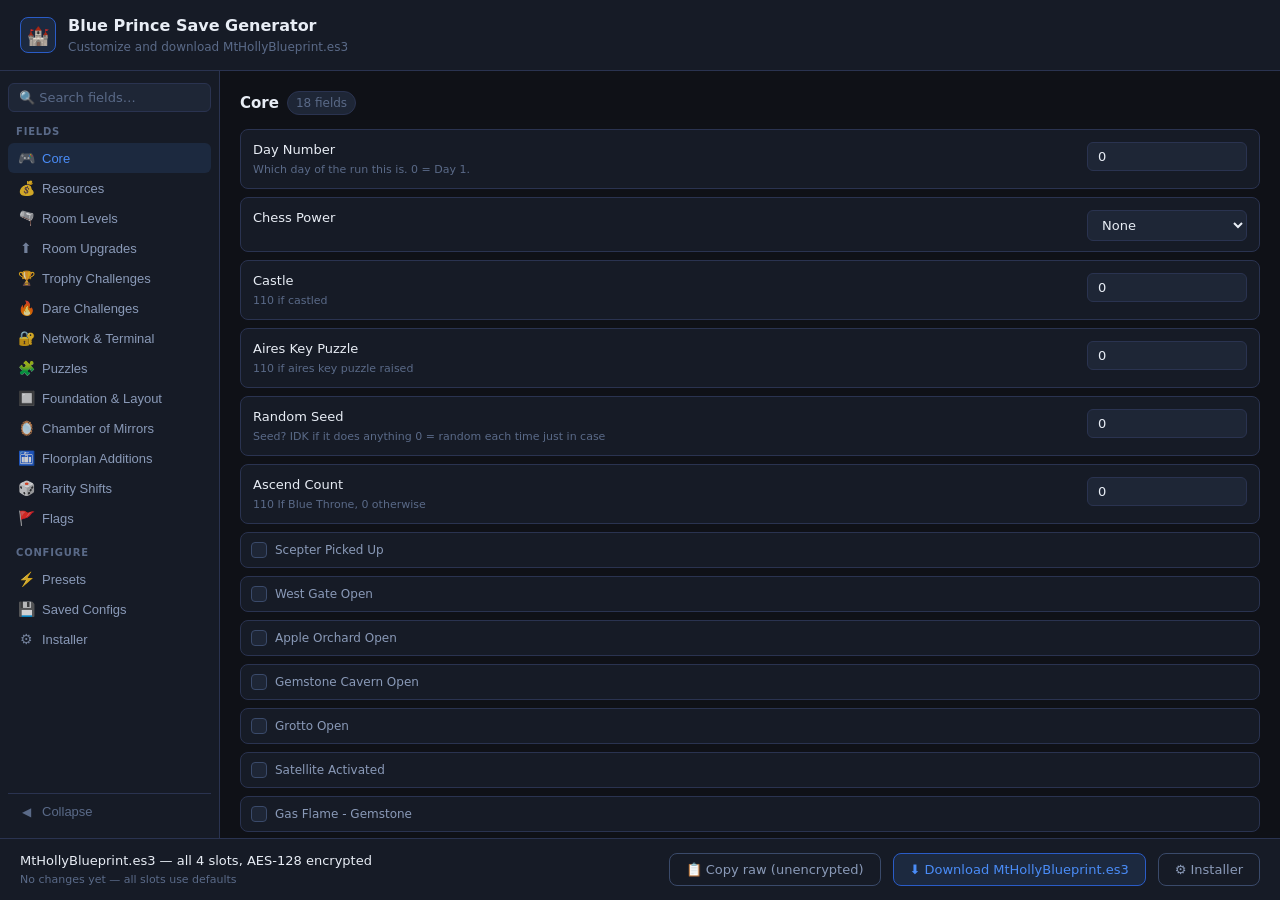
==== commit 31e2092a: "minor description changes" ====
--- a/index.html
+++ b/index.html
@@ -48,7 +48,7 @@
             class="nav-label">Network &amp; Terminal</span><span class="nav-count"
             id="cnt-Network &amp; Terminal"></span></button>
         <button class="nav-btn" title="Puzzles" onclick="showPanel('editor-Puzzles')"><span class="icon">🧩</span><span
-            class="nav-label">Parlor Game</span><span class="nav-count" id="cnt-Puzzles"></span></button>
+            class="nav-label">Puzzles</span><span class="nav-count" id="cnt-Puzzles"></span></button>
         <button class="nav-btn" title="Foundation &amp; Layout"
           onclick="showPanel('editor-Foundation &amp; Layout')"><span class="icon">🔲</span><span
             class="nav-label">Foundation &amp; Layout</span><span class="nav-count"
--- a/src/ui/styles.css
+++ b/src/ui/styles.css
@@ -41,7 +41,9 @@
   grid-template-rows: auto 1fr auto;
   height: 100vh;
   overflow: hidden;
-}
+  transition: grid-template-columns .18s ease;
+}
+.app.sidebar-collapsed { grid-template-columns: 48px 1fr; }
 
 /* ── Header ──────────────────────────────────────────────────────────────────── */
 
@@ -91,7 +93,10 @@
   background: var(--bg2);
   border-right: 1px solid var(--border);
   overflow-y: auto;
+  overflow-x: hidden;
   padding: 12px 8px;
+  display: flex;
+  flex-direction: column;
 }
 
 .tab-section        { margin-bottom: 8px; }
@@ -99,6 +104,7 @@
   font-size: 10px; font-weight: 600; color: var(--text3);
   text-transform: uppercase; letter-spacing: .08em;
   padding: 4px 8px; display: block;
+  white-space: nowrap;
 }
 
 .nav-btn {
@@ -107,12 +113,54 @@
   border: none; border-radius: 6px;
   background: transparent; color: var(--text2);
   cursor: pointer; font-size: 13px; text-align: left;
-  transition: all .12s;
+  transition: all .12s; white-space: nowrap;
 }
 .nav-btn:hover        { background: var(--bg3); color: var(--text); }
 .nav-btn.active       { background: var(--accent-bg); color: var(--accent); }
-.nav-btn .icon        { width: 16px; text-align: center; font-size: 14px; opacity: .8; }
-.nav-count            { margin-left: auto; font-size: 10px; color: var(--text3); }
+.nav-btn .icon        { width: 16px; text-align: center; font-size: 14px; opacity: .8; flex-shrink: 0; }
+.nav-label            { overflow: hidden; text-overflow: ellipsis; }
+.nav-count            { margin-left: auto; font-size: 10px; color: var(--text3); flex-shrink: 0; }
+
+/* ── Sidebar search ──────────────────────────────────────────────────────────── */
+
+.sidebar-search-wrap { padding: 0 0 8px; }
+.sidebar-search {
+  width: 100%; padding: 6px 10px; font-size: 12px;
+  background: var(--bg3); border: 1px solid var(--border);
+  border-radius: 6px; color: var(--text); outline: none;
+  font-family: inherit; transition: border-color .15s;
+}
+.sidebar-search:focus  { border-color: var(--accent); }
+.sidebar-search::placeholder { color: var(--text3); }
+
+/* ── Sidebar collapse ────────────────────────────────────────────────────────── */
+
+.sidebar-toggle-btn {
+  display: flex; align-items: center; gap: 8px;
+  width: 100%; padding: 7px 10px; margin-top: auto; padding-top: 10px;
+  border: none; border-top: 1px solid var(--border);
+  background: transparent; color: var(--text3);
+  cursor: pointer; font-size: 13px; text-align: left;
+  transition: color .12s; white-space: nowrap; flex-shrink: 0;
+}
+.sidebar-toggle-btn:hover { color: var(--text); }
+.sidebar-toggle-btn .icon { width: 16px; text-align: center; font-size: 12px; flex-shrink: 0; }
+
+.app.sidebar-collapsed .sidebar-search-wrap { display: none; }
+.app.sidebar-collapsed .tab-section-label   { display: none; }
+.app.sidebar-collapsed .nav-label           { display: none; }
+.app.sidebar-collapsed .nav-count           { display: none; }
+.app.sidebar-collapsed .nav-btn             { justify-content: center; padding: 8px 0; }
+.app.sidebar-collapsed .nav-btn .icon       { width: auto; font-size: 16px; }
+.app.sidebar-collapsed .sidebar-toggle-btn  { justify-content: center; padding: 10px 0 8px; }
+
+/* ── Search results panel ────────────────────────────────────────────────────── */
+
+.search-result-wrap   { margin-bottom: 6px; }
+.search-section-tag {
+  font-size: 10px; font-weight: 600; text-transform: uppercase;
+  letter-spacing: .08em; color: var(--accent); margin-bottom: 3px; display: block;
+}
 
 /* ── Main panel ──────────────────────────────────────────────────────────────── */
 
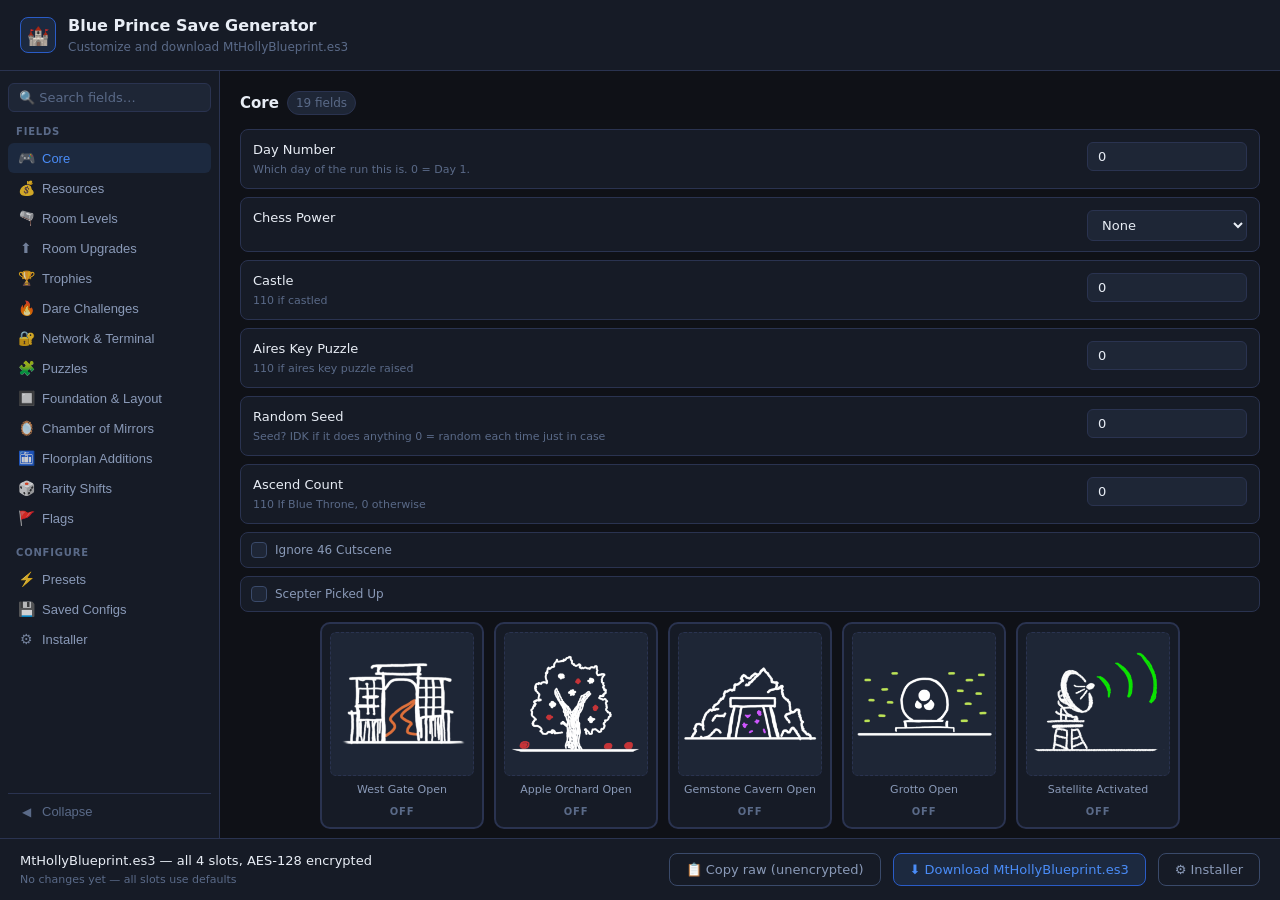
==== commit 5039ffcc: "images and field name changes" ====
--- a/index.html
+++ b/index.html
@@ -37,9 +37,9 @@
         <button class="nav-btn" title="Room Upgrades" onclick="showPanel('editor-Room Upgrades')"><span
             class="icon">⬆</span><span class="nav-label">Room Upgrades</span><span class="nav-count"
             id="cnt-Room Upgrades"></span></button>
-        <button class="nav-btn" title="Trophy Challenges" onclick="showPanel('editor-Trophy Challenges')"><span
-            class="icon">🏆</span><span class="nav-label">Trophy Challenges</span><span class="nav-count"
-            id="cnt-Trophy Challenges"></span></button>
+        <button class="nav-btn" title="Trophies" onclick="showPanel('editor-Trophies')"><span
+            class="icon">🏆</span><span class="nav-label">Trophies</span><span class="nav-count"
+            id="cnt-Trophies"></span></button>
         <button class="nav-btn" title="Dare Runs" onclick="showPanel('editor-Dare Runs')"><span
             class="icon">🔥</span><span class="nav-label">Dare Challenges</span><span class="nav-count"
             id="cnt-Dare Runs"></span></button>
--- a/src/ui/styles.css
+++ b/src/ui/styles.css
@@ -461,6 +461,12 @@
 
 .upgrade-option-label { display: none; }
 
+/* Image-toggle rows embedded inside a regular field-grid (e.g. Core panel) */
+.field-grid > .image-toggle-row {
+  display: flex; flex-wrap: wrap; justify-content: center;
+  gap: 10px; margin: 2px 0;
+}
+
 /* ── Rarity Shifts panel ─────────────────────────────────────────────────────── */
 
 .rarity-grid {
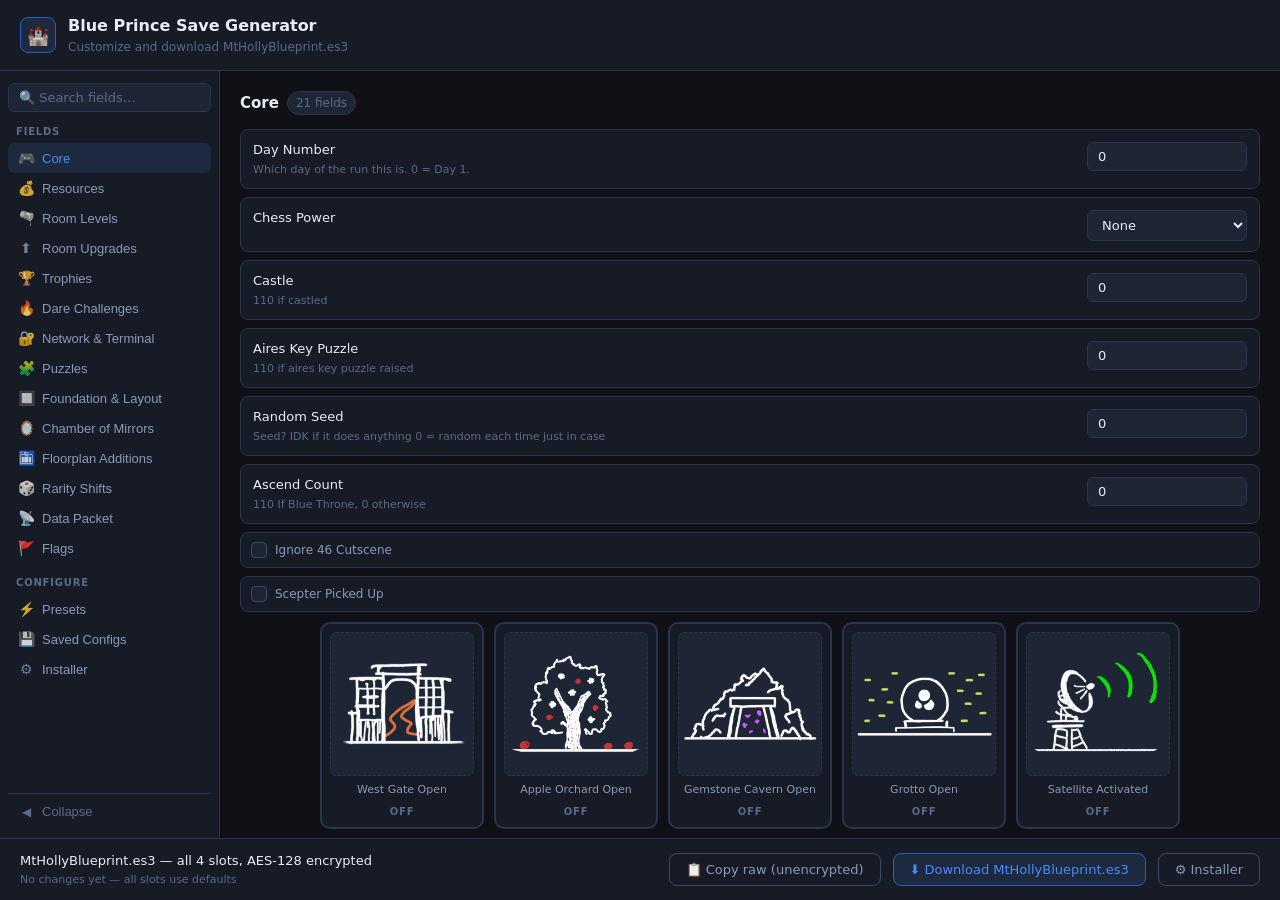
==== commit 408f0b35: "Data Packet" ====
--- a/index.html
+++ b/index.html
@@ -63,6 +63,9 @@
         <button class="nav-btn" title="Rarity Shifts" onclick="showPanel('rarity-shifts')"><span
             class="icon">🎲</span><span class="nav-label">Rarity Shifts</span><span class="nav-count"
             id="cnt-rarity"></span></button>
+        <button class="nav-btn" title="Data Packet" onclick="showPanel('data-packet')"><span
+            class="icon">📡</span><span class="nav-label">Data Packet</span><span class="nav-count"
+            id="cnt-data-packet"></span></button>
         <button class="nav-btn" title="Flags" onclick="showPanel('flags')"><span class="icon">🚩</span><span
             class="nav-label">Flags</span><span class="nav-count" id="cnt-flags"></span></button>
       </div>
--- a/src/ui/styles.css
+++ b/src/ui/styles.css
@@ -674,6 +674,49 @@
   text-align: center; max-width: 360px;
 }
 
+/* ── Data Packet panel ───────────────────────────────────────────────────────── */
+
+.data-packet-columns {
+  display: flex; gap: 28px; flex-wrap: wrap; align-items: flex-start;
+}
+.data-packet-section { flex: 1; min-width: 240px; }
+
+.data-packet-grid {
+  display: grid;
+  grid-template-columns: repeat(2, 1fr);
+  gap: 8px;
+}
+
+.data-packet-cell {
+  display: flex; align-items: center; gap: 8px;
+  padding: 8px 10px;
+  background: var(--bg2); border: 1px solid var(--border);
+  border-radius: var(--radius);
+  cursor: pointer; transition: all .12s; user-select: none;
+}
+.data-packet-cell:hover { background: var(--bg3); border-color: var(--border2); }
+.data-packet-cell.on    { background: var(--green-bg); border-color: #2a8a58; }
+
+.data-packet-check {
+  width: 16px; height: 16px; border-radius: 4px;
+  border: 1px solid var(--border2); background: var(--bg3);
+  display: flex; align-items: center; justify-content: center;
+  flex-shrink: 0; font-size: 11px; transition: all .12s;
+}
+.data-packet-cell.on .data-packet-check { background: var(--green); border-color: var(--green); color: #fff; }
+
+.data-packet-label {
+  font-size: 12px; color: var(--text2); flex: 1; word-break: break-word;
+  display: flex; align-items: center; min-height: 2.8em;
+}
+.data-packet-label span {
+  line-height: 1.4;
+  display: -webkit-box; -webkit-line-clamp: 2; line-clamp: 2;
+  -webkit-box-orient: vertical;
+  overflow: hidden;
+}
+.data-packet-cell.on .data-packet-label { color: var(--green); }
+
 /* ── Scrollbar ───────────────────────────────────────────────────────────────── */
 
 ::-webkit-scrollbar       { width: 6px; }
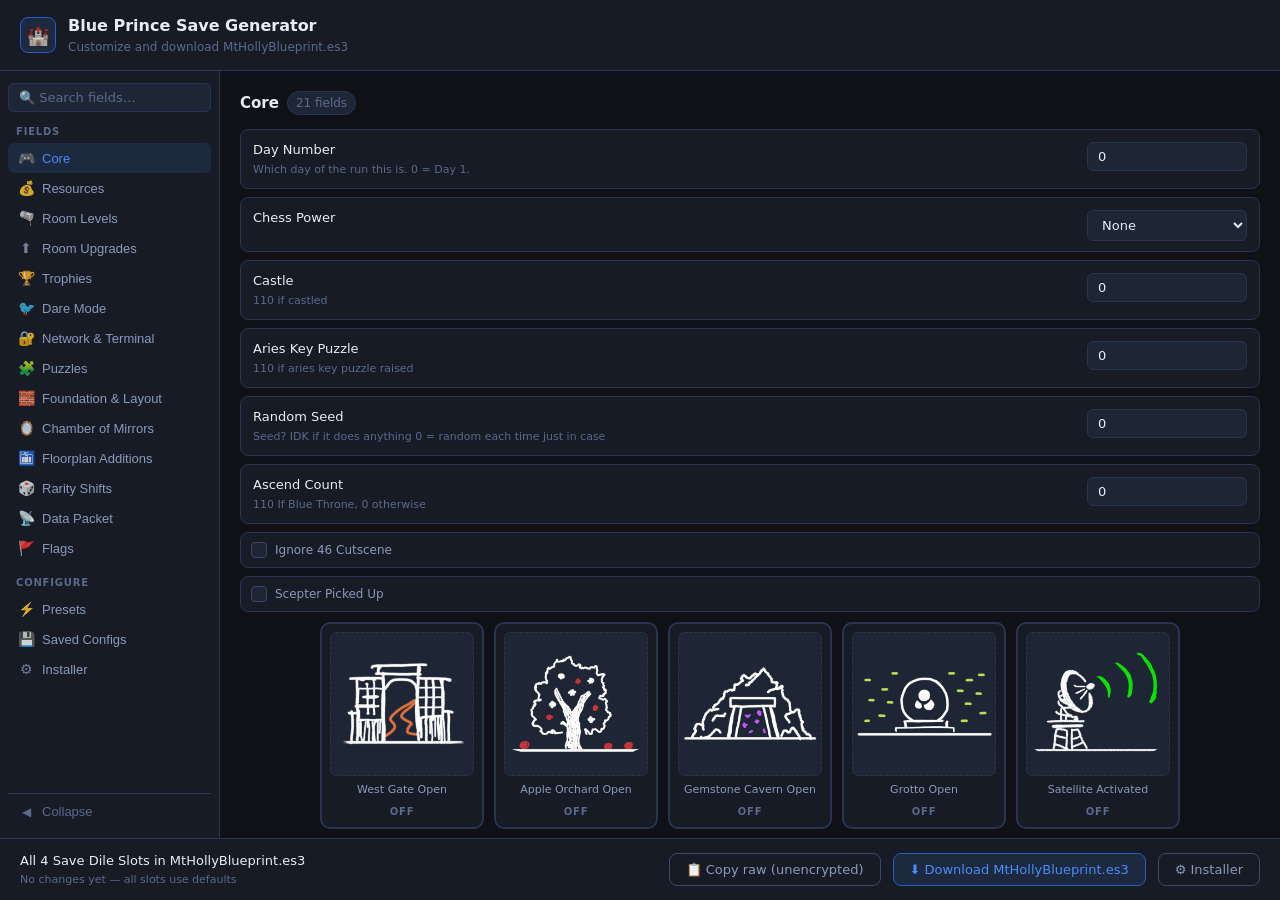
==== commit b8f00de4: "DARES" ====
--- a/index.html
+++ b/index.html
@@ -40,9 +40,9 @@
         <button class="nav-btn" title="Trophies" onclick="showPanel('editor-Trophies')"><span
             class="icon">🏆</span><span class="nav-label">Trophies</span><span class="nav-count"
             id="cnt-Trophies"></span></button>
-        <button class="nav-btn" title="Dare Runs" onclick="showPanel('editor-Dare Runs')"><span
-            class="icon">🔥</span><span class="nav-label">Dare Challenges</span><span class="nav-count"
-            id="cnt-Dare Runs"></span></button>
+        <button class="nav-btn" title="Dare Mode" onclick="showPanel('editor-Dare Mode')"><span
+            class="icon">🐦</span><span class="nav-label">Dare Mode</span><span class="nav-count"
+            id="cnt-Dare Mode"></span></button>
         <button class="nav-btn" title="Network &amp; Terminal"
           onclick="showPanel('editor-Network &amp; Terminal')"><span class="icon">🔐</span><span
             class="nav-label">Network &amp; Terminal</span><span class="nav-count"
@@ -50,7 +50,7 @@
         <button class="nav-btn" title="Puzzles" onclick="showPanel('editor-Puzzles')"><span class="icon">🧩</span><span
             class="nav-label">Puzzles</span><span class="nav-count" id="cnt-Puzzles"></span></button>
         <button class="nav-btn" title="Foundation &amp; Layout"
-          onclick="showPanel('editor-Foundation &amp; Layout')"><span class="icon">🔲</span><span
+          onclick="showPanel('editor-Foundation &amp; Layout')"><span class="icon">🧱</span><span
             class="nav-label">Foundation &amp; Layout</span><span class="nav-count"
             id="cnt-Foundation &amp; Layout"></span></button>
         <button class="nav-btn" title="Chamber of Mirrors Additions"
@@ -63,9 +63,8 @@
         <button class="nav-btn" title="Rarity Shifts" onclick="showPanel('rarity-shifts')"><span
             class="icon">🎲</span><span class="nav-label">Rarity Shifts</span><span class="nav-count"
             id="cnt-rarity"></span></button>
-        <button class="nav-btn" title="Data Packet" onclick="showPanel('data-packet')"><span
-            class="icon">📡</span><span class="nav-label">Data Packet</span><span class="nav-count"
-            id="cnt-data-packet"></span></button>
+        <button class="nav-btn" title="Data Packet" onclick="showPanel('data-packet')"><span class="icon">📡</span><span
+            class="nav-label">Data Packet</span><span class="nav-count" id="cnt-data-packet"></span></button>
         <button class="nav-btn" title="Flags" onclick="showPanel('flags')"><span class="icon">🚩</span><span
             class="nav-label">Flags</span><span class="nav-count" id="cnt-flags"></span></button>
       </div>
@@ -200,7 +199,7 @@
 
     <footer>
       <div class="footer-info">
-        <div class="fi-title">MtHollyBlueprint.es3 — all 4 slots, AES-128 encrypted</div>
+        <div class="fi-title">All 4 Save Dile Slots in MtHollyBlueprint.es3</div>
         <div class="fi-sub" id="footer-sub">Ready to drop into your Blue Prince save directory</div>
       </div>
       <button class="btn" onclick="copyRaw()" id="copy-btn">📋 Copy raw (unencrypted)</button>
